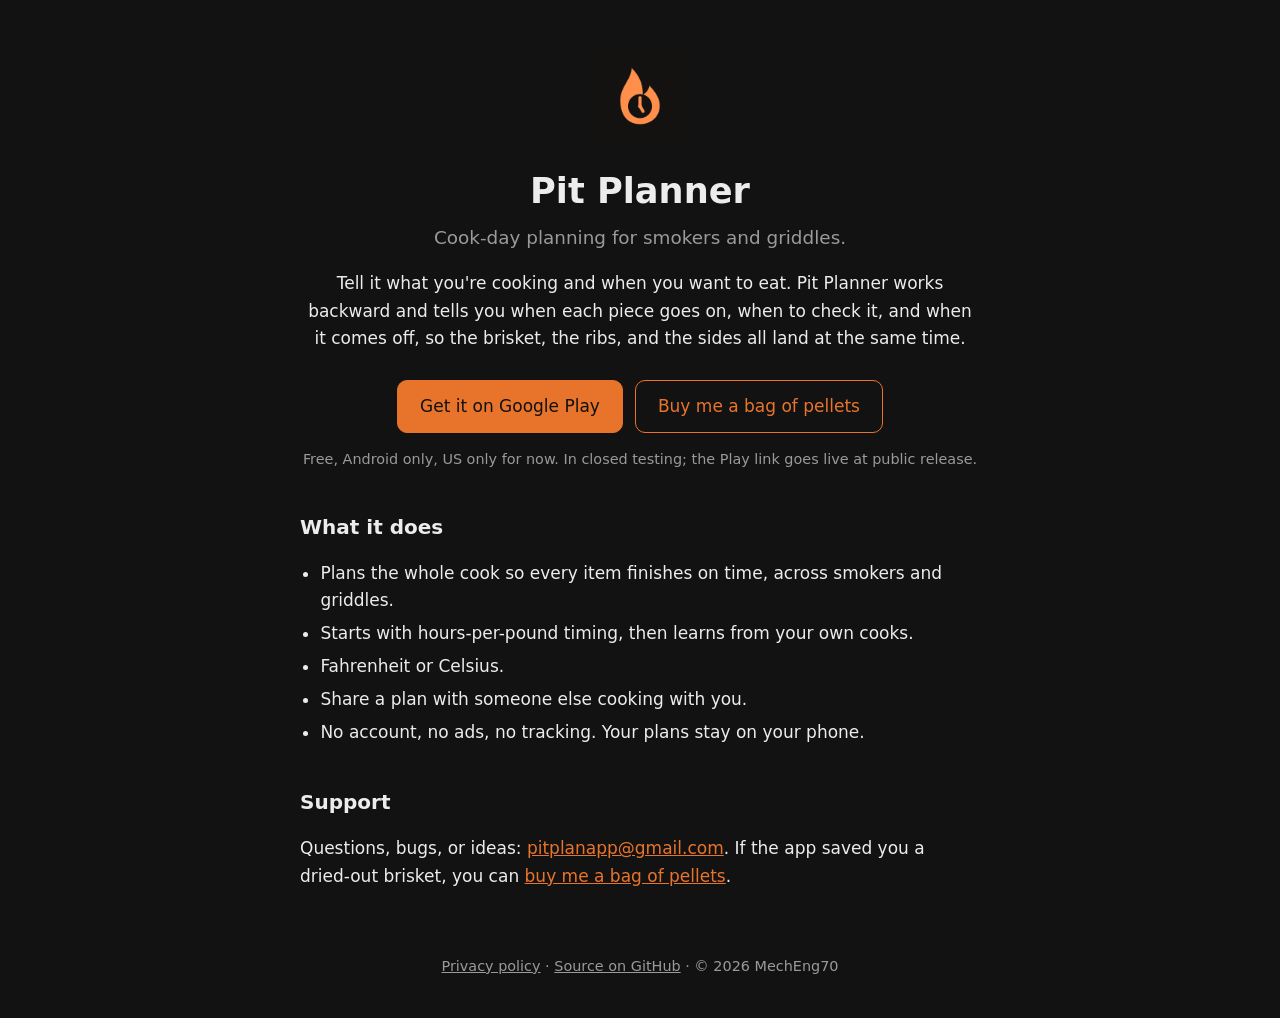
==== index.html @ d9afa7c6 "Site and privacy policy" ====
<!doctype html>
<html lang="en">
<head>
<meta charset="utf-8">
<meta name="viewport" content="width=device-width, initial-scale=1">
<title>Pit Planner: cook-day planning for smokers and griddles</title>
<meta name="description" content="Pit Planner plans your cook day backward from dinner time, so everything comes off the smoker and griddle when you want it. Free for Android.">
<link rel="icon" href="icon.png">
<link rel="stylesheet" href="style.css">
</head>
<body>
<main>
  <header class="hero">
    <img class="icon" src="icon.png" alt="" width="96" height="96">
    <h1>Pit Planner</h1>
    <p class="tag">Cook-day planning for smokers and griddles.</p>
    <p>Tell it what you're cooking and when you want to eat. Pit Planner works backward and tells you when each piece goes on, when to check it, and when it comes off, so the brisket, the ribs, and the sides all land at the same time.</p>
    <div class="buttons">
      <a class="btn primary" href="https://play.google.com/store/apps/details?id=io.github.mecheng70.pitplanner">Get it on Google Play</a>
      <a class="btn" href="https://buymeacoffee.com/PitPlanner">Buy me a bag of pellets</a>
    </div>
    <p class="note">Free, Android only, US only for now. In closed testing; the Play link goes live at public release.</p>
  </header>

  <section>
    <h2>What it does</h2>
    <ul>
      <li>Plans the whole cook so every item finishes on time, across smokers and griddles.</li>
      <li>Starts with hours-per-pound timing, then learns from your own cooks.</li>
      <li>Fahrenheit or Celsius.</li>
      <li>Share a plan with someone else cooking with you.</li>
      <li>No account, no ads, no tracking. Your plans stay on your phone.</li>
    </ul>
  </section>

  <section>
    <h2>Support</h2>
    <p>Questions, bugs, or ideas: <a href="mailto:pitplanapp@gmail.com">pitplanapp@gmail.com</a>. If the app saved you a dried-out brisket, you can <a href="https://buymeacoffee.com/PitPlanner">buy me a bag of pellets</a>.</p>
  </section>
</main>
<footer>
  <a href="privacy/">Privacy policy</a> · <a href="https://github.com/MechEng70/pitplanner">Source on GitHub</a> · © 2026 MechEng70
</footer>
</body>
</html>
---- style.css ----
:root { --bg: #121212; --card: #1c1c1c; --text: #ececec; --muted: #9a9a9a; --accent: #e8742c; }
* { box-sizing: border-box; }
body { margin: 0; background: var(--bg); color: var(--text); font: 17px/1.6 Roboto, system-ui, -apple-system, "Segoe UI", sans-serif; }
main { max-width: 720px; margin: 0 auto; padding: 48px 20px 24px; }
h1 { font-size: 2.2rem; margin: 0.3em 0 0.1em; }
h2 { font-size: 1.25rem; margin-top: 2em; }
a { color: var(--accent); }
.hero { text-align: center; }
.icon { border-radius: 22px; }
.tag { color: var(--muted); font-size: 1.15rem; margin-top: 0; }
.buttons { display: flex; flex-wrap: wrap; gap: 12px; justify-content: center; margin: 28px 0 12px; }
.btn { display: inline-block; padding: 12px 22px; border-radius: 10px; border: 1px solid var(--accent); text-decoration: none; font-weight: 500; }
.btn.primary { background: var(--accent); color: #111; }
.note { color: var(--muted); font-size: 0.9rem; }
ul { padding-left: 1.2em; }
li { margin: 0.35em 0; }
footer { text-align: center; color: var(--muted); font-size: 0.9rem; padding: 24px 20px 40px; }
footer a { color: var(--muted); }
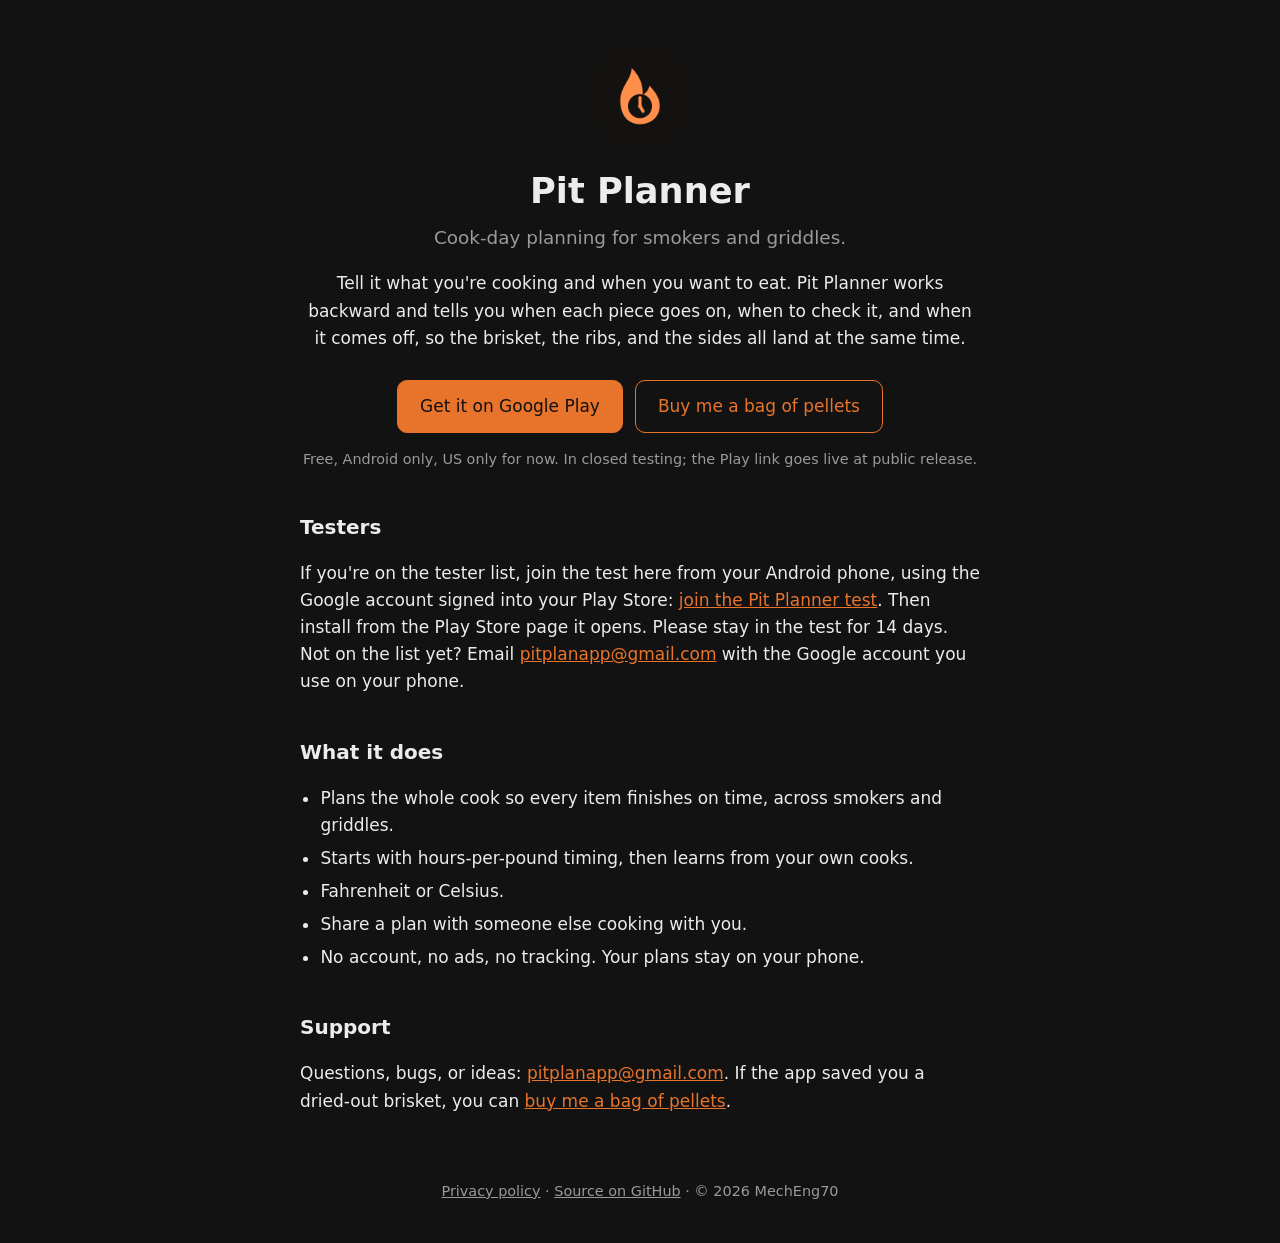
==== commit cd7fc53d: "Add tester opt-in link" ====
--- a/index.html
+++ b/index.html
@@ -23,6 +23,11 @@
   </header>
 
   <section>
+    <h2>Testers</h2>
+    <p>If you're on the tester list, join the test here from your Android phone, using the Google account signed into your Play Store: <a href="https://play.google.com/apps/testing/io.github.mecheng70.pitplanner">join the Pit Planner test</a>. Then install from the Play Store page it opens. Please stay in the test for 14 days. Not on the list yet? Email <a href="mailto:pitplanapp@gmail.com">pitplanapp@gmail.com</a> with the Google account you use on your phone.</p>
+  </section>
+
+  <section>
     <h2>What it does</h2>
     <ul>
       <li>Plans the whole cook so every item finishes on time, across smokers and griddles.</li>
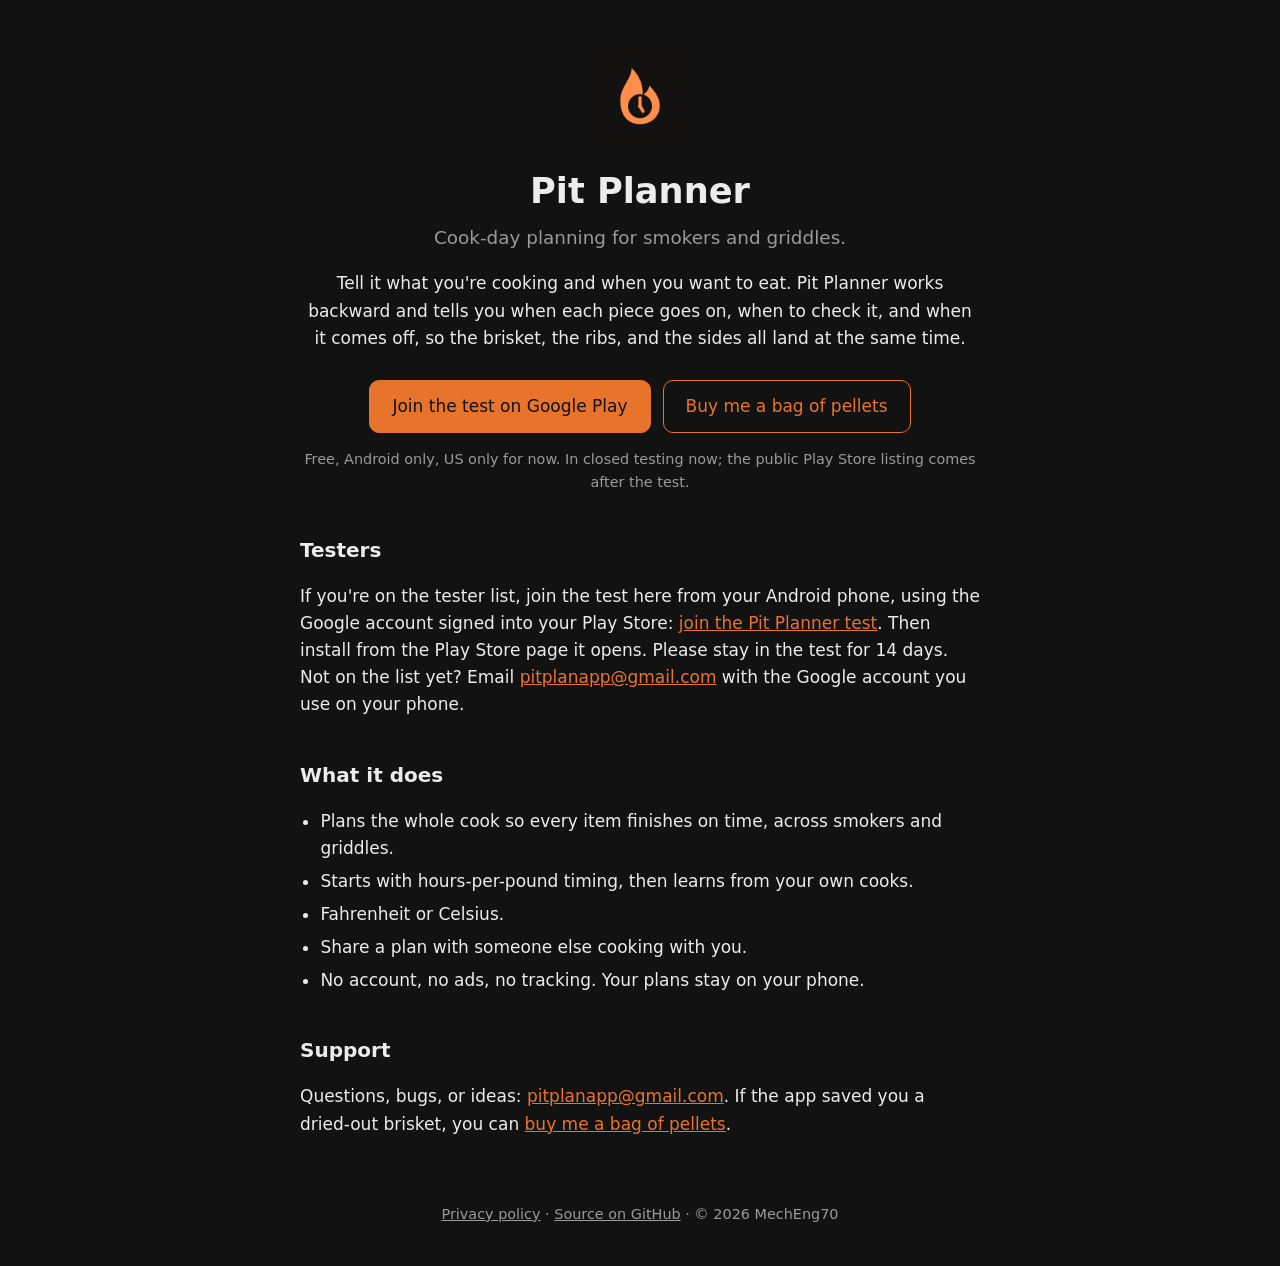
==== commit f5f854ae: "Add tester opt-in link" ====
--- a/index.html
+++ b/index.html
@@ -16,10 +16,10 @@
     <p class="tag">Cook-day planning for smokers and griddles.</p>
     <p>Tell it what you're cooking and when you want to eat. Pit Planner works backward and tells you when each piece goes on, when to check it, and when it comes off, so the brisket, the ribs, and the sides all land at the same time.</p>
     <div class="buttons">
-      <a class="btn primary" href="https://play.google.com/store/apps/details?id=io.github.mecheng70.pitplanner">Get it on Google Play</a>
+      <a class="btn primary" href="https://play.google.com/apps/testing/io.github.mecheng70.pitplanner">Join the test on Google Play</a>
       <a class="btn" href="https://buymeacoffee.com/PitPlanner">Buy me a bag of pellets</a>
     </div>
-    <p class="note">Free, Android only, US only for now. In closed testing; the Play link goes live at public release.</p>
+    <p class="note">Free, Android only, US only for now. In closed testing now; the public Play Store listing comes after the test.</p>
   </header>
 
   <section>
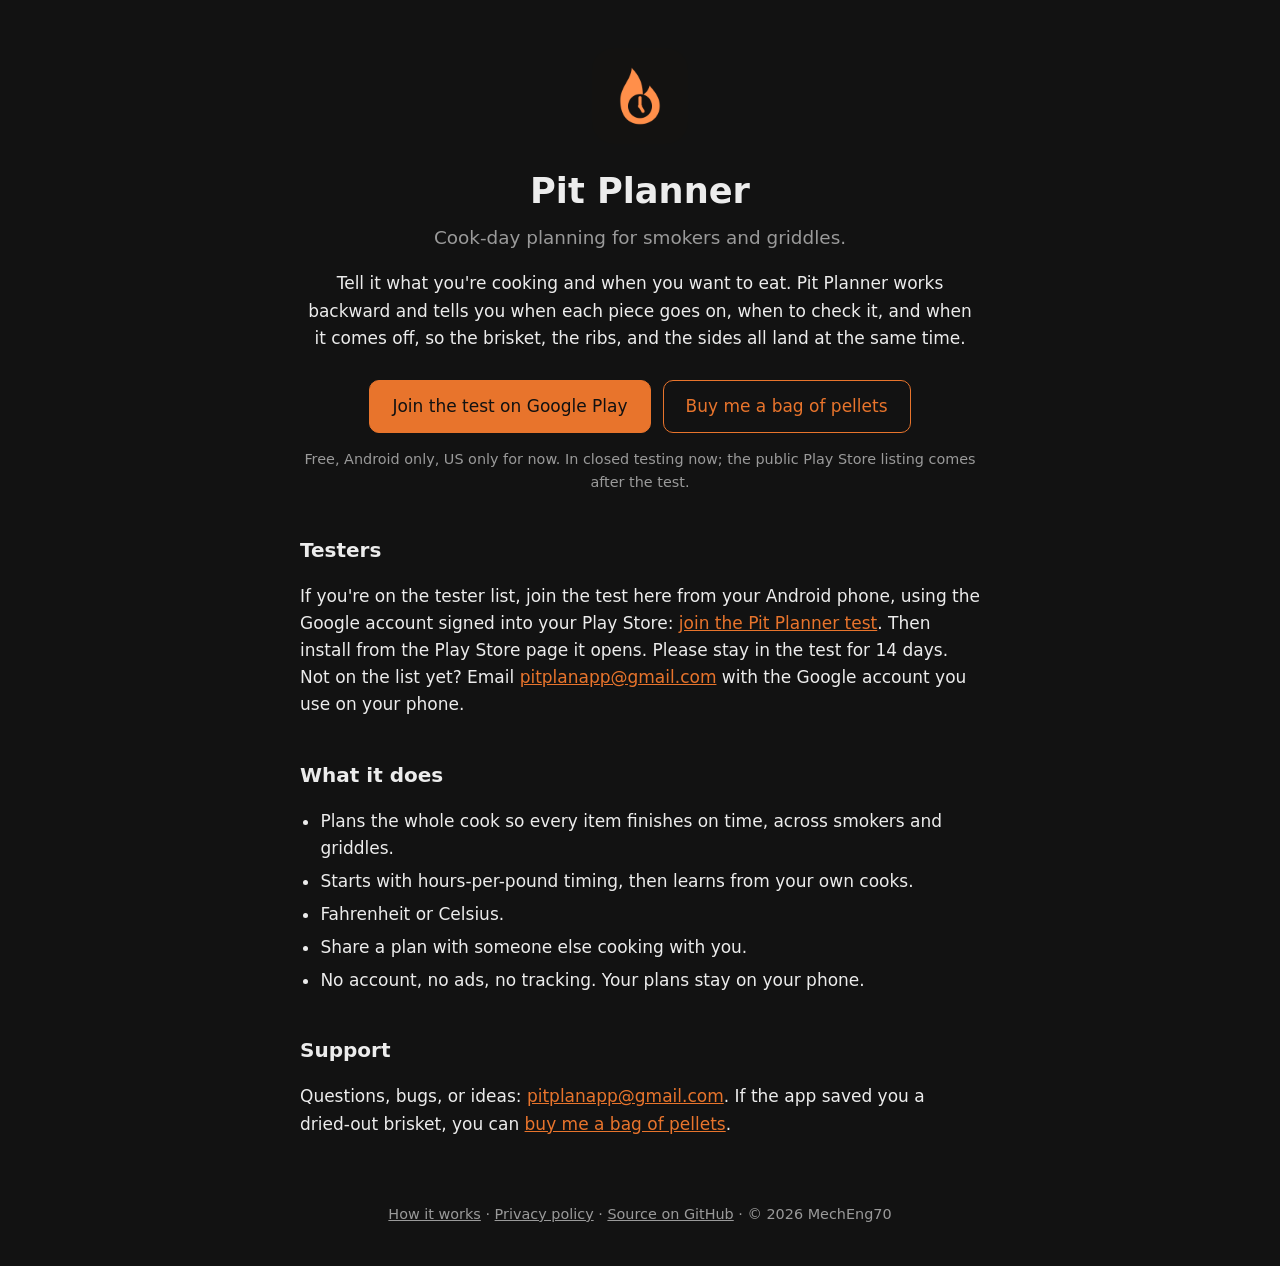
==== commit 006296a4: "Add How it works page with app screenshots, link it from the footer Co-Authored-By: Claude Opus 5.5 " ====
--- a/index.html
+++ b/index.html
@@ -44,7 +44,7 @@
   </section>
 </main>
 <footer>
-  <a href="privacy/">Privacy policy</a> · <a href="https://github.com/MechEng70/pitplanner">Source on GitHub</a> · © 2026 MechEng70
+  <a href="how-it-works/">How it works</a> · <a href="privacy/">Privacy policy</a> · <a href="https://github.com/MechEng70/pitplanner">Source on GitHub</a> · © 2026 MechEng70
 </footer>
 </body>
 </html>
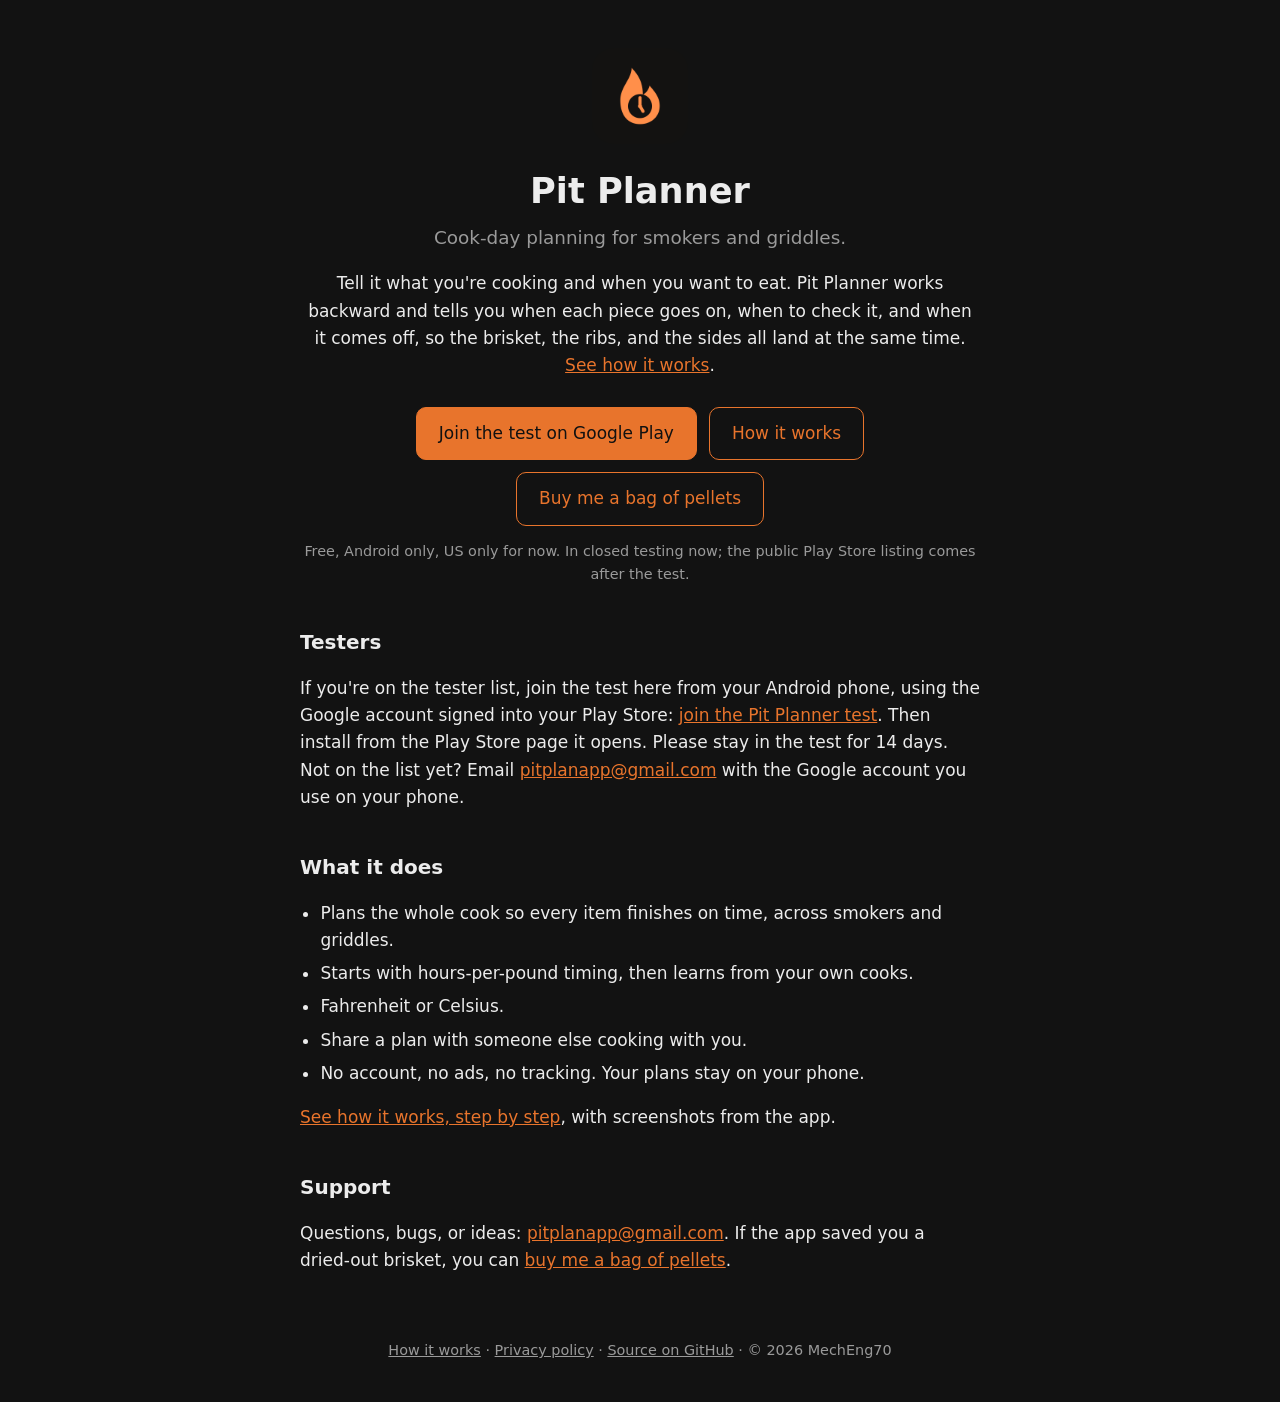
==== commit 90ae88bc: "Home page: How it works button next to the others, plus links in the text Co-Authored-By: Claude Opu" ====
--- a/index.html
+++ b/index.html
@@ -14,9 +14,10 @@
     <img class="icon" src="icon.png" alt="" width="96" height="96">
     <h1>Pit Planner</h1>
     <p class="tag">Cook-day planning for smokers and griddles.</p>
-    <p>Tell it what you're cooking and when you want to eat. Pit Planner works backward and tells you when each piece goes on, when to check it, and when it comes off, so the brisket, the ribs, and the sides all land at the same time.</p>
+    <p>Tell it what you're cooking and when you want to eat. Pit Planner works backward and tells you when each piece goes on, when to check it, and when it comes off, so the brisket, the ribs, and the sides all land at the same time. <a href="how-it-works/">See how it works</a>.</p>
     <div class="buttons">
       <a class="btn primary" href="https://play.google.com/apps/testing/io.github.mecheng70.pitplanner">Join the test on Google Play</a>
+      <a class="btn" href="how-it-works/">How it works</a>
       <a class="btn" href="https://buymeacoffee.com/PitPlanner">Buy me a bag of pellets</a>
     </div>
     <p class="note">Free, Android only, US only for now. In closed testing now; the public Play Store listing comes after the test.</p>
@@ -36,6 +37,7 @@
       <li>Share a plan with someone else cooking with you.</li>
       <li>No account, no ads, no tracking. Your plans stay on your phone.</li>
     </ul>
+    <p><a href="how-it-works/">See how it works, step by step</a>, with screenshots from the app.</p>
   </section>
 
   <section>
